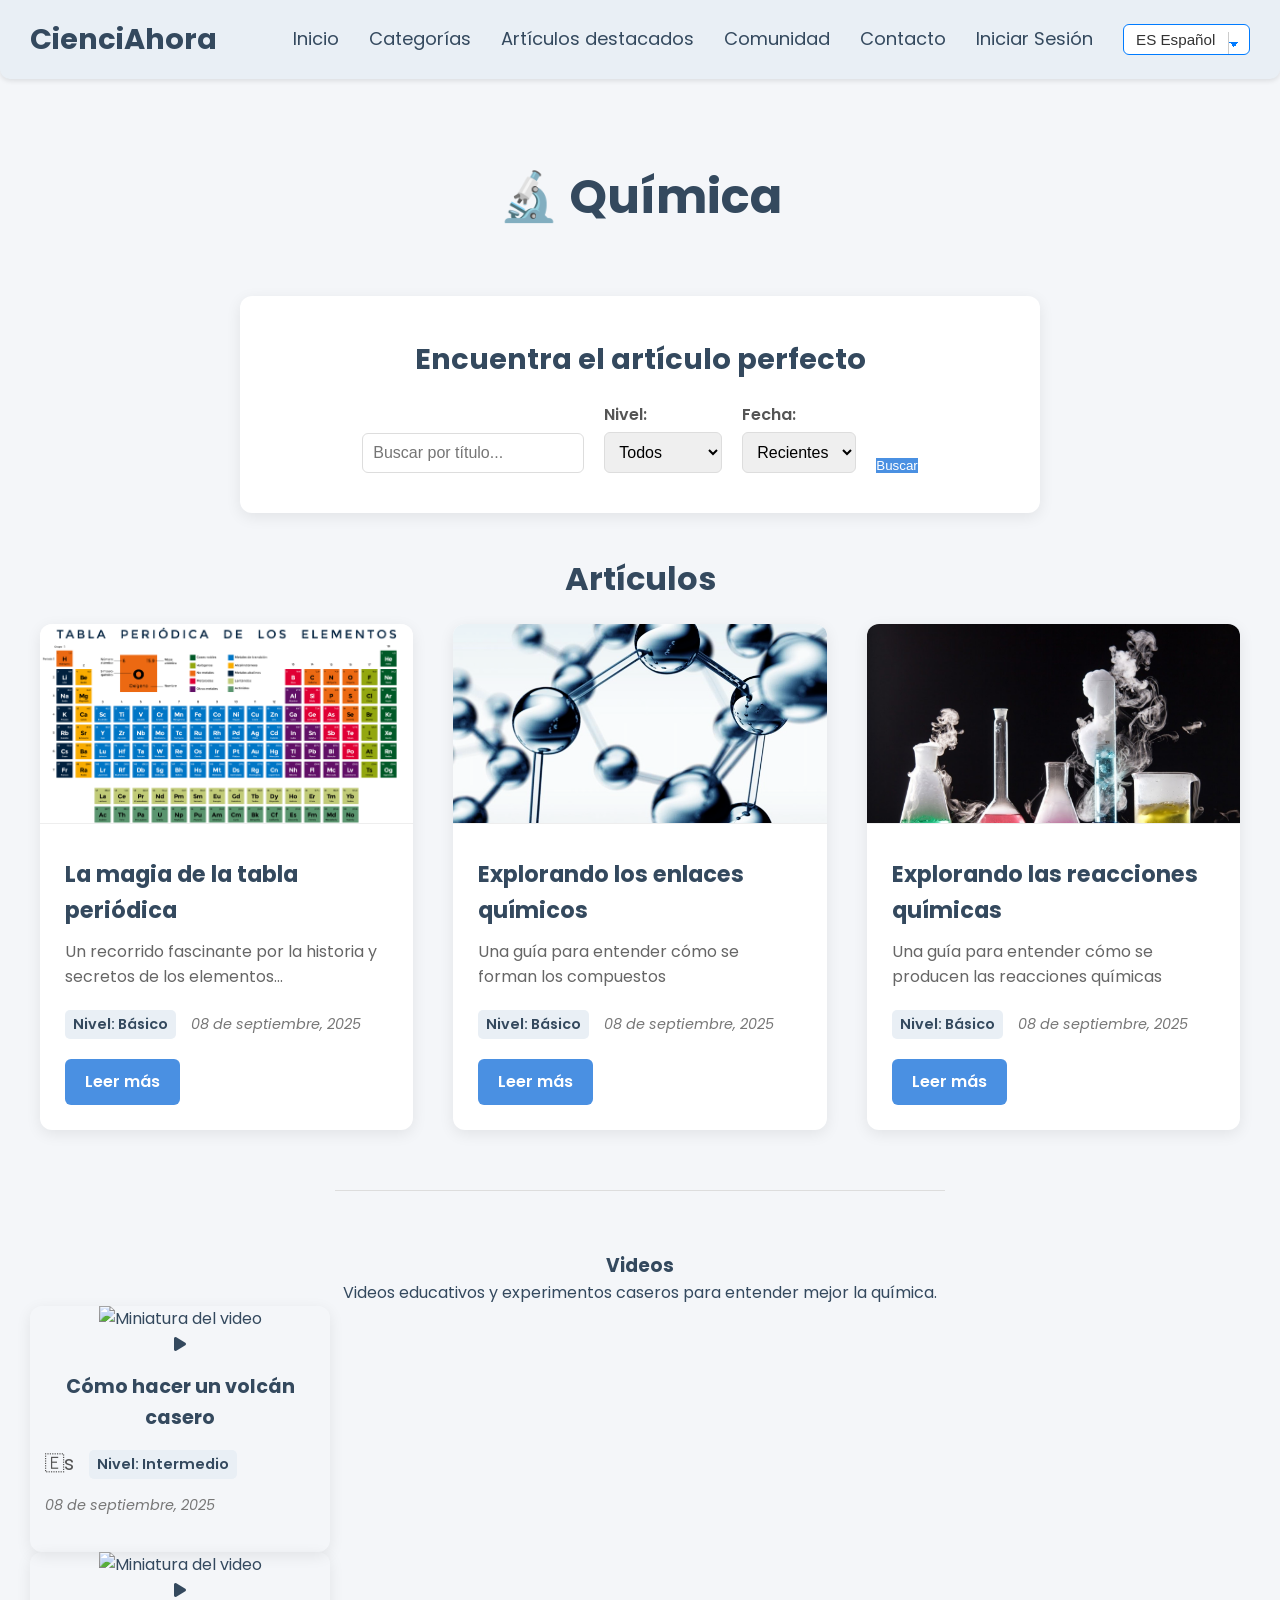
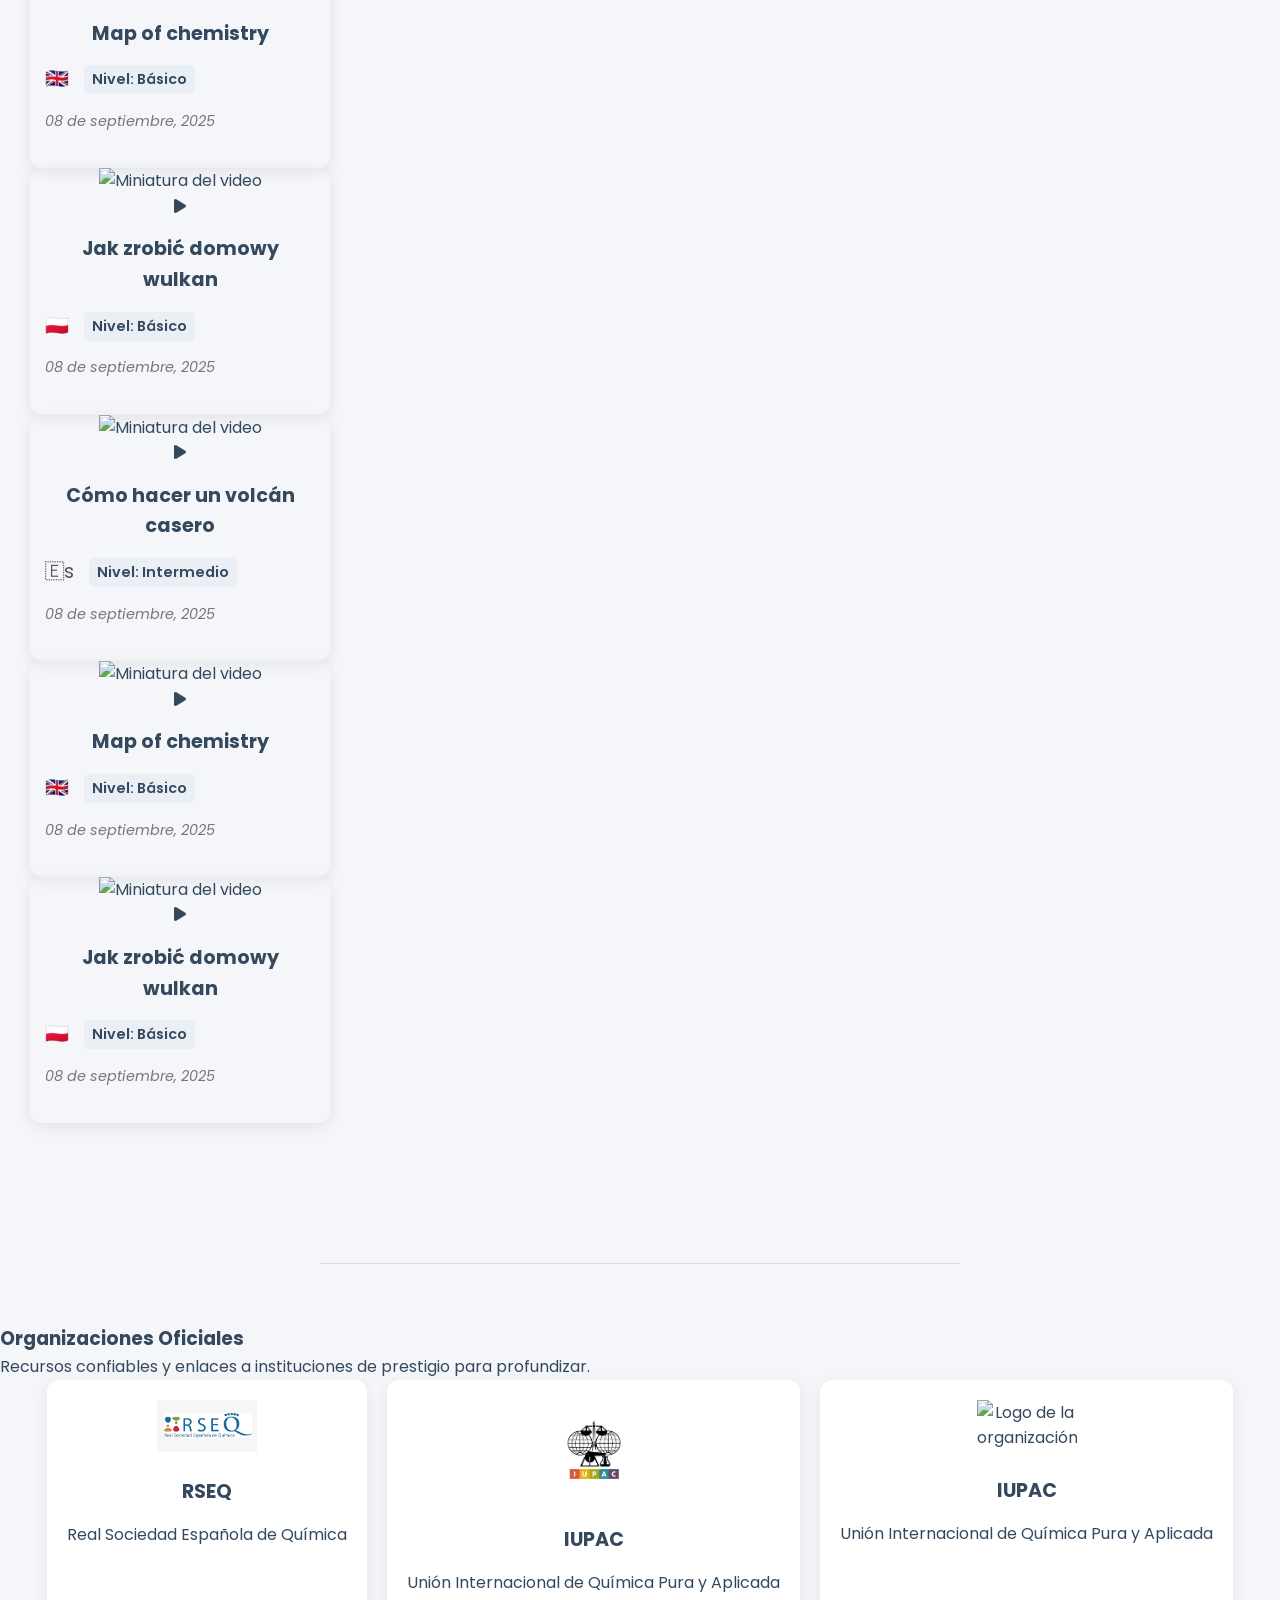
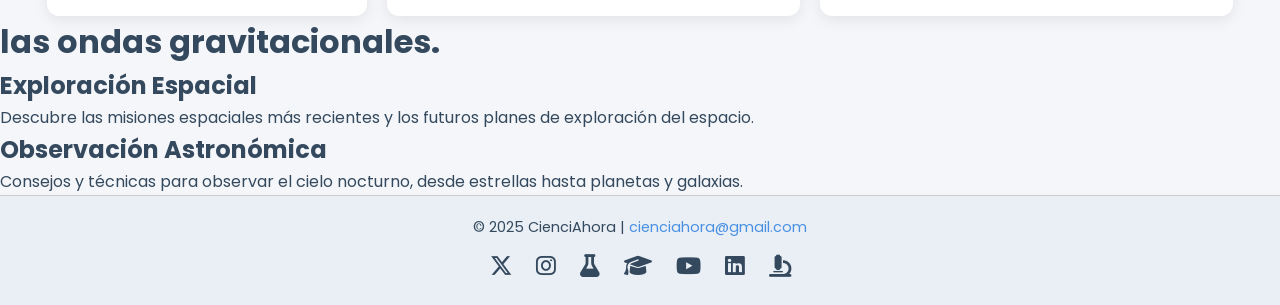
==== astronomia.html @ 4108c9be "Add files via upload" ====
<!DOCTYPE html> 
<html lang="es">   
<head>     
    <meta charset="UTF-8" />     
    <meta name="viewport" content="width=device-width, initial-scale=1.0" />     
    <title>Astronomía - CienciAhora</title>     
    <link rel="stylesheet" href="index.css" />     
    <link rel="stylesheet" href="https://cdnjs.cloudflare.com/ajax/libs/font-awesome/6.5.0/css/all.min.css">
</head> 
<body>  
    <div class="wrapper">
    <header>
            <div class="logo">CienciAhora</div>
            <nav class="underline-nav">
                    <a href="index.html">Inicio</a>
                    <a href="destacados">Categorías</a>
                    <a href="#">Artículos destacados</a>
                    <a href="#">Comunidad</a>
                    <a href="#">Contacto</a>
                    <a href="formulario.html">Iniciar Sesión </a>
                    <ul>
                    <li>
                        <select name="idioma" id="selector-idioma" aria-label="Selector de idioma">
                            <option value="es" selected> ES Español</option>
                            <option value="en"> EN English</option>
                            <option value="fr"> FR Français</option>
                            <option value="de"> DE Deutsch</option>
                            <option value="pl"> PL Polski </option>
                            <option value="ru"> RU Русский</option>
                            <option value="zh"> 中文</option>
                            <option value="ja"> 日本語</option> 
                            <option value="ar"> AR العربية</option>
                        </select>
                    </li>
                    </ul>
            </nav>
        </header>
        <main>
            
            <section class="categoria-seccion" id="quimica">
                <h2>🔬 Química</h2>
                <section class="filtro-articulos">
                    <h3>Encuentra el artículo perfecto</h3>
                    <form id="formulario-buscador">

                        <div class="grupo-filtro">
                            <input type="text" id="filtro-titulo" placeholder="Buscar por título...">
                        </div>
            
                        <div class="grupo-filtro">
                            <label for="filtro-dificultad">Nivel:</label>
                            <select id="filtro-dificultad">
                               <option value="todos" selected>Todos</option>
                               <option value="Básico">Básico</option>
                               <option value="Intermedio">Intermedio</option>
                               <option value="Avanzado">Avanzado</option>
                            </select>
                        </div>
            
                        <div class="grupo-filtro">
                           <label for="filtro-fecha">Fecha:</label>
                           <select id="filtro-fecha">
                              <option value="todos" selected>Recientes</option>
                              <option value="antiguos">Antiguos</option>
                           </select>
                        </div>

                        <button type="submit" class="btn" onclick="buscar()">Buscar</button>

                    </form>
                 </section>

                <div class="articulos-subapartado">
                   <h3>Artículos</h3>
                   <div class="articulos-quimica-contenedor-elementos">
                      <article class="articulo-card-quimica">
                         <img src="Imagenes/tabla_periodica.jpg" alt="Imagen del artículo de Química">
                         <div class="articulo-quimica-contenido">
                            <h4>La magia de la tabla periódica</h4>
                            <p>Un recorrido fascinante por la historia y secretos de los elementos...</p>
                            <div class="meta-data">
                               <span class="dificultad" aria-label="Nivel: Básico">Nivel: Básico</span>
                               <span class="fecha-publicacion" aria-label="Publicado el"> 08 de septiembre, 2025</span>
                            </div>
                            <a href="#" class="btn-leer-mas">Leer más</a>
                         </div>
                      </article>

                      <article class="articulo-card-quimica">
                         <img src="Imagenes/enlaces.png" alt="Imagen del artículo de Química">
                         <div class="articulo-quimica-contenido">
                            <h4>Explorando los enlaces químicos</h4>
                            <p>Una guía para entender cómo se forman los compuestos</p>
                            <div class="meta-data">
                               <span class="dificultad" aria-label="Nivel: Básico">Nivel: Básico</span>
                               <span class="fecha-publicacion" aria-label="Publicado el"> 08 de septiembre, 2025</span>
                            </div>
                            <a href="#" class="btn-leer-mas">Leer más</a>
                         </div>
                      </article>

                      <article class="articulo-card-quimica">
                         <img src="Imagenes/reacciones.png" alt="Imagen del artículo de Química">
                         <div class="articulo-quimica-contenido">
                            <h4>Explorando las reacciones químicas</h4>
                            <p>Una guía para entender cómo se producen las reacciones químicas</p>
                            <div class="meta-data">
                               <span class="dificultad" aria-label="Nivel: Básico">Nivel: Básico</span>
                               <span class="fecha-publicacion" aria-label="Publicado el"> 08 de septiembre, 2025</span>
                            </div>
                            <a href="#" class="btn-leer-mas">Leer más</a>
                         </div>
                      </article>
                    </div>
                </div>
        
            <hr class="separador">

                <div class="videos-quimica-subapartado">
                   <h3>Videos </h3>
                   <p class="videos-quimica-subapartado-descripcion">Videos educativos y experimentos caseros para entender mejor la química.</p>
                   
                   <div class="videos-quimica-contenedor-elementos">
                      <a href="https://youtu.be/PPZfaO3TPf0?si=fBw5qjIPeWaWG8lc" target="_blank" class="video-card">
                         <img src="https://img.youtube.com/vi/PPZfaO3TPf0/hqdefault.jpg" alt="Miniatura del video">
                         <div class="video-quimica-card-overlay">
                            <i class="fas fa-play"></i> 
                         </div>
                         <h4>Cómo hacer un volcán casero</h4>
                         <div class="meta-data">
                            <span class="idioma" aria-label="Idioma: Español">🇪s</span>
                            <span class="dificultad" aria-label="Nivel: Intermedio"> Nivel: Intermedio</span>
                            <span class="fecha-publicacion" aria-label="Publicado el">08 de septiembre, 2025</span>
                         </div>
                      </a>
                   </div>
                
                   <div class="videos-quimica-contenedor-elementos">
                      <a href="https://youtu.be/P3RXtoYCW4M?si=5r80n9njpKbZpGGG" target="_blank" class="video-card">
                         <img src="https://img.youtube.com/vi/P3RXtoYCW4M/hqdefault.jpg" alt="Miniatura del video">
                         <div class="video-quimica-card-overlay">
                            <i class="fas fa-play"></i> 
                         </div>
                         <h4>Map of chemistry</h4>
                         <div class="meta-data">
                            <span class="idioma" aria-label="Idioma: Inglés">🇬🇧</span>
                            <span class="dificultad" aria-label="Nivel: Básico">Nivel: Básico</span>
                            <span class="fecha-publicacion" aria-label="Publicado el">08 de septiembre, 2025</span>
                         </div>
                       </a>
                   </div>

                   <div class="videos-quimica-contenedor-elementos">
                      <a href="https://youtu.be/PPZfaO3TPf0?si=fBw5qjIPeWaWG8lc" target="_blank" class="video-card">
                         <img src="https://img.youtube.com/vi/PPZfaO3TPf0/hqdefault.jpg" alt="Miniatura del video">
                         <div class="video-quimica-card-overlay">
                            <i class="fas fa-play"></i> 
                         </div>
                         <h4>Jak zrobić domowy wulkan</h4>
                         <div class="meta-data">
                            <span class="idioma" aria-label="Idioma: Polaco">🇵🇱</span>
                            <span class="dificultad" aria-label="Nivel: Básico">Nivel: Básico</span>
                            <span class="fecha-publicacion" aria-label="Publicado el">08 de septiembre, 2025</span>
                         </div>
                      </a>
                   </div>
                </div>

                <div class="videos-quimica-contenedor-elementos">
                      <a href="https://youtu.be/PPZfaO3TPf0?si=fBw5qjIPeWaWG8lc" target="_blank" class="video-card">
                         <img src="https://img.youtube.com/vi/PPZfaO3TPf0/hqdefault.jpg" alt="Miniatura del video">
                         <div class="video-quimica-card-overlay">
                            <i class="fas fa-play"></i> 
                         </div>
                         <h4>Cómo hacer un volcán casero</h4>
                         <div class="meta-data">
                            <span class="idioma" aria-label="Idioma: Español">🇪s</span>
                            <span class="dificultad" aria-label="Nivel: Intermedio"> Nivel: Intermedio</span>
                            <span class="fecha-publicacion" aria-label="Publicado el">08 de septiembre, 2025</span>
                         </div>
                      </a>
                   </div>
                
                   <div class="videos-quimica-contenedor-elementos">
                      <a href="https://youtu.be/P3RXtoYCW4M?si=5r80n9njpKbZpGGG" target="_blank" class="video-card">
                         <img src="https://img.youtube.com/vi/P3RXtoYCW4M/hqdefault.jpg" alt="Miniatura del video">
                         <div class="video-quimica-card-overlay">
                            <i class="fas fa-play"></i> 
                         </div>
                         <h4>Map of chemistry</h4>
                         <div class="meta-data">
                            <span class="idioma" aria-label="Idioma: Inglés">🇬🇧</span>
                            <span class="dificultad" aria-label="Nivel: Básico">Nivel: Básico</span>
                            <span class="fecha-publicacion" aria-label="Publicado el">08 de septiembre, 2025</span>
                         </div>
                       </a>
                   </div>

                   <div class="videos-quimica-contenedor-elementos">
                      <a href="https://youtu.be/PPZfaO3TPf0?si=fBw5qjIPeWaWG8lc" target="_blank" class="video-card">
                         <img src="https://img.youtube.com/vi/PPZfaO3TPf0/hqdefault.jpg" alt="Miniatura del video">
                         <div class="video-quimica-card-overlay">
                            <i class="fas fa-play"></i> 
                         </div>
                         <h4>Jak zrobić domowy wulkan</h4>
                         <div class="meta-data">
                            <span class="idioma" aria-label="Idioma: Polaco">🇵🇱</span>
                            <span class="dificultad" aria-label="Nivel: Básico">Nivel: Básico</span>
                            <span class="fecha-publicacion" aria-label="Publicado el">08 de septiembre, 2025</span>
                         </div>
                      </a>
                   </div>
                </div>
        
            <hr class="separador">

                <div class="organizaciones-subapartado">
                   <h3>Organizaciones Oficiales</h3>
                   <p class="subapartado-descripcion">Recursos confiables y enlaces a instituciones de prestigio para profundizar.</p>
                   <div class="contenedor-banners">
                   
                    <a href="https://www.rseq.org/" target="_blank" class="banner-card">
                      <img src="Imagenes/rseq.jpg" alt="Logo de la Real Sociedad Española de Química">
                      <h4>RSEQ</h4>
                      <p>Real Sociedad Española de Química</p>
                   </a>
                   <a href="https://www.iupac.org/" target="_blank" class="banner-card">
                      <img src="Imagenes/iupsv.png" alt="Logo de la organización">
                      <h4>IUPAC</h4>
                      <p>Unión Internacional de Química Pura y Aplicada</p>
                   </a>

                   <a href="https://www.iupac.org/" target="_blank" class="banner-card">
                      <img src="Imagenes/" alt="Logo de la organización">
                      <h4>IUPAC</h4>
                      <p>Unión Internacional de Química Pura y Aplicada</p>
                   </a>


                </div>
            </section>
        </main>
    <h1>las ondas gravitacionales.</h1> 
             </p>
                </article>
                <article>
                    <h2>Exploración Espacial</h2>
                    <p>Descubre las misiones espaciales más recientes y los futuros planes de exploración del espacio.</p>
                </article>
                <article>
                    <h2>Observación Astronómica</h2>
                    <p>Consejos y técnicas para observar el cielo nocturno, desde estrellas hasta planetas y galaxias.</p>
                </article>
            </section>
    <footer>
            <p>&copy; 2025 CienciAhora | 
                <a href="mailto:materia.ciencia@gmail.com">cienciahora@gmail.com</a>
            </p>
            <div class="social-icons">
                <a href="https://twitter.com" target="_blank" aria-label="Twitter"><i class="fab fa-x-twitter"></i></a>
                <a href="https://www.instagram.com" target="_blank" aria-label="Instagram"><i class="fab fa-instagram"></i></a>
                <a href="https://www.researchgate.net" target="_blank" aria-label="ResearchGate"><i class="fas fa-flask"></i></a>
                <a href="https://scholar.google.com" target="_blank" aria-label="Google Scholar"><i class="fas fa-graduation-cap"></i></a>
                <a href="https://www.youtube.com" target="_blank" aria-label="YouTube"><i class="fab fa-youtube"></i></a>
                <a href="https://www.linkedin.com" target="_blank" aria-label="LinkedIn"><i class="fab fa-linkedin"></i></a>
                <a href="www.agenciasinc.es" target="_blank" aria-label="Agencia SINC"><i class="fas fa-microscope"></i></a>
            </div>
    </footer>
    </div>
</body>
</html>
---- index.css ----
/* =================================== */
/* Estilos Base y Variables            */
/* =================================== */
@import url('https://fonts.googleapis.com/css2?family=Poppins:wght@300;400;600&display=swap');

:root {
    --color-principal: #34495e; /* Azul oscuro suave */
    --color-secundario: #4a90e2; /* Azul brillante */
    --color-acento: #ff6b6b; /* Un rojo anaranjado */
    --color-fondo-claro: #f4f6f9; /* Un gris muy claro */
    --color-fondo-medio: #e9eff5; /* Un gris un poco más oscuro */
    --color-tarjeta: #ffffff;
    --sombra-tarjeta: 0 4px 15px rgba(0, 0, 0, 0.08); /* Sombra más suave */
    --sombra-hover: 0 8px 25px rgba(0, 0, 0, 0.15); /* Sombra al pasar el ratón */
}

* {
    margin: 0;
    padding: 0;
    box-sizing: border-box;
}

body {
    font-family: 'Poppins', sans-serif;
    line-height: 1.6;
    background-color: var(--color-fondo-claro);
    color: var(--color-principal);
}

.wrapper {
    min-height: 100vh;
    display: flex;
    flex-direction: column;
}

main {
     flex: 1;
}




/* =================================== */
/* Componentes del Header              */
/* =================================== */
header {
    display: flex;
    justify-content: space-between;
    align-items: center;
    padding: 15px 30px;
    position: sticky;
    top: 0;
    width: 100%;
    z-index: 1000;
    background-color: var(--color-fondo-medio);
    box-shadow: 0 2px 5px rgba(0, 0, 0, 0.1);
    border-radius: 0 0 10px 10px;
}

.logo {
    font-size: 1.8rem;
    font-weight: bold;
    color: var(--color-principal);
}

nav ul {
    list-style: none;
    display: flex;
    gap: 20px;
    align-items: center;
    padding: 0;
    margin: 0;
}
.underline-nav {
    display: flex;
    gap: 30px;
}

.underline-nav a {
    position: relative;
    color: var(--color-principal);
    text-decoration: none;
    font-size: 18px;
    padding: 10px 0;
    transition: .5s ease;
}

.underline-nav a:hover {
    color: var(--color-acento);
}

.underline-nav a::after {
    content: '';
    position: absolute;
    bottom: 0;
    left: 0;
    width: 0;
    height: 3px;
    display: block;
    margin-top: 5px;
    background: var(--color-acento);
    transition: width .3s ease;
}
.underline-nav a:hover::after {
    width: 100%;
}

/* Selector de idioma */
nav ul li select {
  padding: 6px 30px 6px 12px; /* Aumentar el padding derecho */
  font-size: 0.95rem;
  border-radius: 6px;
  border: 1.5px solid #007bff;
  background-color: white;
  cursor: pointer;
  transition: border-color 0.3s ease;
  font-family: 'Segoe UI', Tahoma, Geneva, Verdana, sans-serif;
  color: #333;
  appearance: none; /* Quitar el estilo por defecto en navegadores modernos */
  background-image:
    linear-gradient(45deg, transparent 50%, #007bff 50%),
    linear-gradient(135deg, #007bff 50%, transparent 50%),
    linear-gradient(to right, #ccc, #ccc);
  background-position:
    calc(100% - 15px) calc(1em + 2px), /* Ajustar posición X */
    calc(100% - 10px) calc(1em + 2px), /* Ajustar posición X */
    calc(100% - 20px) 0.5em; /* Ajustar posición X */
  background-size: 5px 5px, 5px 5px, 1px 1.5em;
  background-repeat: no-repeat;
}

/* Cambiar borde al enfocar */
nav ul li select:focus {
  outline: none;
  border-color: #0056b3;
}

/* =================================== */
/* Sección Hero y Buscador             */
/* =================================== */
.hero {
    text-align: center;
    padding: 80px 20px 50px;
    background-color: var(--color-tarjeta);
}

.hero-img {
    max-width: 100%;
    height: auto;
    border-radius: 8px;
    margin-bottom: 20px;
}

#titulo {
    font-size: 2.5rem;
    margin-bottom: 20px;
}

#subtitulo {
    font-size: 1.2rem;
    margin-bottom: 30px;
    max-width: 600px;
    margin: 0 auto 30px;
}

.buscador-hero {
    display: flex;
    justify-content: center;
    gap: 10px;
}

.buscador-hero input,
.buscador-hero button {
    height: 40px;
    font-size: 1rem;
    padding: 0 15px;
    border-radius: 5px;
    border: 1px solid #ccc;
}

.buscador-hero input {
    width: 400px;
}

.btn {
    cursor: pointer;
    background-color: var(--color-secundario);
    color: white;
    border: none;
    transition: background-color 0.3s ease;
}

.btn:hover {
    background-color: #0056b3;
    transform: scale(1.05); /* Esto ya estaba, lo dejo aquí para agrupar */
    box-shadow: var(--sombra-hover);
}

/* Buscador flotante (para el HTML mejorado) */
#buscador-flotante {
    position: fixed;
    top: -60px; /* Oculto por defecto */
    left: 50%;
    transform: translateX(-50%);
    z-index: 1000;
    padding: 10px;
    background-color: white;
    box-shadow: 0 2px 10px rgba(0, 0, 0, 0.1);
    border-radius: 0 0 10px 10px;
    transition: top 0.3s ease-in-out;
    display: flex;
    gap: 10px;
    align-items: center;
}

#buscador-flotante.activo {
    top: 0; /* Visible */
}

#buscador-flotante input,
#buscador-flotante button {
    height: 40px;
    font-size: 1rem;
    border-radius: 5px;
    border: 1px solid #ccc;
}

#buscador-flotante input {
    width: 200px;
    padding: 0 10px;
    box-sizing: border-box;
}

#buscador-flotante button {
    width: 120px;
    cursor: pointer;
    background-color: var(--color-secundario);
    color: white;
    border: none;
    transition: background-color 0.3s ease;
}

#buscador-flotante button:hover {
    background-color: #0056b3;
    transform: scale(1.05);
    box-shadow: var(--sombra-hover);
}

/* Estilos para la sección de estadísticas (index.css) */
.estadisticas {
    display: flex;
    justify-content: space-around;
    padding: 30px 20px;
    background-color: var(--color-fondo-medio);
    border-radius: 10px;
    margin: 20px auto;
    max-width: 1000px;
    box-shadow: var(--sombra-tarjeta);
}

.contador-item {
    text-align: center;
}

.contador-item h3 {
    font-size: 1.2rem;
    color: var(--color-secundario);
    margin-bottom: 5px;
}

.contador-item p {
    font-size: 2.5rem;
    font-weight: bold;
    color: var(--color-principal);
}
/* =================================== */
/* Sección de Destacados               */
/* =================================== */
.destacados {
    padding: 60px 30px;
    background-color: var(--color-fondo-medio);
    text-align: center;
}

.destacados h3 {
    font-size: 2rem;
    margin-bottom: 40px;
}

.cards {
    display: flex;
    flex-wrap: wrap;
    gap: 30px;
    justify-content: center;
}

.card {
    background-color: var(--color-tarjeta);
    padding: 20px;
    width: 300px;
    border-radius: 10px;
    box-shadow: var(--sombra-tarjeta);
    transition: transform 0.3s ease, box-shadow 0.3s ease;
}

.card img {
    width: 100%;
    height: auto;
    border-radius: 6px;
    margin-bottom: 10px;
}

.card:hover {
    transform: scale(1.05);
    box-shadow: var(--sombra-hover);
}
/* Estilos para la sección de artículos */
.articulos-recientes {
    padding: 80px 30px;
    background-color: var(--color-fondo-claro);
    text-align: center;
}

.articulos-recientes h2 {
    font-size: 2rem;
    margin-bottom: 50px;
    color: var(--color-principal);
}

.contenedor-articulos {
    display: grid;
    grid-template-columns: repeat(auto-fit, minmax(300px, 1fr));
    gap: 40px;
    justify-content: center;
}

.articulo-card {
    background-color: var(--color-tarjeta);
    border-radius: 12px;
    box-shadow: var(--sombra-tarjeta);
    overflow: hidden; /* Oculta cualquier parte de la imagen que sobresalga */
    transition: transform 0.3s ease, box-shadow 0.3s ease;
}

.articulo-card:hover {
    transform: translateY(-8px);
    box-shadow: var(--sombra-hover);
}

.articulo-card img {
    width: 100%;
    height: 200px; /* Tamaño fijo para la imagen */
    object-fit: cover; /* Recorta la imagen para que se ajuste sin distorsionarse */
    border-bottom: 1px solid #eee;
}

.articulo-contenido {
    padding: 25px;
    text-align: left;
}

.articulo-contenido h4 {
    font-size: 1.2rem;
    margin-bottom: 10px;
    color: var(--color-principal)
}

.articulo-contenido p {
    font-size: 1rem;
    color: #666;
    margin-bottom: 20px;
}

.fecha {
    display: block;
    font-size: 1rem;
    color: #999;
    margin-bottom: 10px;
}
.btn-leer-mas {
    display: inline-block;
    padding: 10px 20px;
    background-color: var(--color-secundario);
    color: white;
    text-decoration: none;
    border-radius: 6px;
    font-weight: 600;
    transition: background-color 0.3s ease;
}
.btn-leer-mas:hover {
    background-color: #3b74c2;
}

/*PARTE DE COLABORADORES*/

.colaboradores-futuros {
    padding: 60px 30px;
    text-align: center;
}

.colaboradores-futuros h3 {
    font-size: 2rem;
    margin-bottom: 10px;
}

.colaboradores-futuros p {
    font-size: 1.1rem;
    margin-bottom: 40px;
    color: #555;
}

.contenedor-colaboradores {
    display: flex;
    flex-wrap: wrap;
    justify-content: center;
    gap: 30px;
}

.colaborador-card {
    background-color: var(--color-tarjeta);
    padding: 20px;
    width: 250px;
    border-radius: 10px;
    box-shadow: var(--sombra-tarjeta);
    overflow: hidden; /* Oculta cualquier parte de la imagen que sobresalga */
    transition: transform 0.3s ease, box-shadow 0.3s ease;
}

.colaborador-card img {
    width: 120px;
    height: 120px;
    border-radius: 50%; /* Para una foto de perfil redonda */
    object-fit: cover;
    margin-bottom: 15px;
}
.colaborador-card:hover {
    transform: translateY(-5px);
    box-shadow: 0 10px 20px rgba(0, 0, 0, 0.1);
}

/* =================================== */
/* Pie de Página (Footer)              */
/* =================================== */
footer {
    text-align: center;
    padding: 20px;
    font-size: 0.9rem;
    background-color: var(--color-fondo-medio);
    border-top: 1px solid #ccc;
    margin-top: auto; /* Empuja el footer hacia abajo */
    z-index: 500;
}

footer a {
    color: var(--color-secundario);
    text-decoration: none;
}

footer a:hover {
    text-decoration: underline;
}

.social-icons {
    margin-top: 10px;
}

.social-icons a {
    margin: 0 10px;
    font-size: 1.4rem;
    color: var(--color-principal);
    transition: color 0.3s;
}

.social-icons a:hover {
    color: var(--color-acento);
}

/* =================================== */
/* Estilos Responsive                  */
/* =================================== */
@media (max-width: 768px) {
    header {
        flex-direction: column;
        text-align: center;
    }
    nav ul {
        flex-direction: column;
        gap: 10px;
        margin-top: 10px;
    }
    .cards {
        flex-direction: column;
        align-items: center;
    }
    .buscador-hero input {
        width: 100%; /* Ajusta el ancho para móviles */
    }
}

/* =================================== */
/* Estilos de las Secciones de Química */
/* =================================== */

.categoria-seccion {
    padding: 80px 30px;
    background-color: var(--color-fondo-claro);
    text-align: center;
}

/* =================================== */
/* Estilos para el Filtro de Artículos */
/* =================================== */
.filtro-articulos {
    padding: 40px 30px;
    background-color: var(--color-tarjeta);
    box-shadow: var(--sombra-tarjeta);
    border-radius: 12px;
    margin: 40px auto;
    max-width: 800px;
    text-align: center;
}

.filtro-articulos h3 {
    font-size: 1.8rem;
    margin-bottom: 20px;
    color: var(--color-principal);
}

#formulario-buscador {
    display: flex;
    flex-wrap: wrap;
    justify-content: center;
    align-items: flex-end; /* Alinea los elementos en la base */
    gap: 20px;
}

.grupo-filtro {
    display: flex;
    flex-direction: column;
    align-items: flex-start;
}

.grupo-filtro label {
    font-weight: 600;
    color: #555;
    margin-bottom: 5px;
}

.filtro-articulos input,
.filtro-articulos select {
    padding: 10px;
    border: 1px solid #ddd;
    border-radius: 6px;
    font-size: 1rem;
    transition: border-color 0.3s ease;
}

.filtro-articulos input:focus,
.filtro-articulos select:focus {
    outline: none;
    border-color: var(--color-secundario);
}

.filtro-articulos button {
    margin-top: auto; /* Empuja el botón hacia la parte inferior para alinearlo */
}

@media (max-width: 600px) {
    #formulario-buscador {
        flex-direction: column;
        align-items: stretch;
    }
}
.categoria-seccion h2 {
    font-size: 3rem;
    margin-bottom: 60px;
    color: var(--color-principal);
}

.articulos-subapartado {
    margin-bottom: 50px;
}

.articulos-subapartado h3 {
    font-size: 2rem;
    color: var(--color-principal);
    margin-bottom: 20px;
}

.articulos-subapartado .articulos-subapartado-descripcion {
    font-size: 1.1rem;
    color: #666;
    max-width: 800px;
    margin: 0 auto 40px;
}

.separador {
    border: 0;
    height: 1px;
    background-color: #ddd;
    margin: 60px auto;
    width: 50%;
}
.articulo-card-quimica {
    background-color: var(--color-tarjeta);
    border-radius: 12px;
    box-shadow: var(--sombra-tarjeta);
    overflow: hidden;
    transition: transform 0.3s ease, box-shadow 0.3s ease;
    text-decoration: none;
    color: var(--color-principal);
}

.articulo-card-quimica:hover {
    transform: translateY(-8px);
    box-shadow: var(--sombra-hover);
}

.articulo-card-quimica img {
    width: 100%;
    height: 200px;
    object-fit: cover;
    border-bottom: 1px solid #eee;
}

.articulo-quimica-contenido {
    padding: 25px;
    text-align: left;
}

.articulo-quimica-contenido h4 {
    font-size: 1.4rem;
    margin-bottom: 10px;
}

.articulo-quimica-contenido p {
    font-size: 1rem;
    color: #666;
    margin-bottom: 20px;
}

.fecha {
    display: block;
    font-size: 0.8rem;
    color: #999;
    margin-bottom: 10px;
}

.btn-leer-mas {
    display: inline-block;
    padding: 10px 20px;
    background-color: var(--color-secundario);
    color: white;
    text-decoration: none;
    border-radius: 6px;
    font-weight: 600;
    transition: background-color 0.3s ease;
}

.btn-leer-mas:hover {
    background-color: #3b74c2;
}
.articulos-quimica-contenedor-elementos {
    display: grid;
    grid-template-columns: repeat(auto-fill, minmax(300px, 1fr));
    gap: 40px;
    justify-items: center;
    margin: 0 auto;
    max-width: 1200px;
}

/* =================================== */
/* Estilos para Tarjetas de Videos     */
/* =================================== */
.video-card {
    position: relative;
    display: block;
    width: 300px;
    border-radius: 12px;
    overflow: hidden;
    box-shadow: var(--sombra-tarjeta);
    transition: transform 0.3s ease, box-shadow 0.3s ease;
    text-decoration: none;
    color: var(--color-principal);
}

.video-card:hover {
    transform: translateY(-8px);
    box-shadow: var(--sombra-hover);
}

.video-card img {
    width: 100%;
    height: 200px;
    object-fit: cover;
}

.video-card-overlay {
    position: absolute;
    top: 0;
    left: 0;
    width: 100%;
    height: 100%;
    background-color: rgba(0, 0, 0, 0.4);
    display: flex;
    justify-content: center;
    align-items: center;
    opacity: 0;
    transition: opacity 0.3s ease;
}

.video-card:hover .video-card-overlay {
    opacity: 1;
}

.video-card-overlay i {
    font-size: 3rem;
    color: white;
}

.video-card h4 {
    padding: 15px;
    font-size: 1.2rem;
}

/* =================================== */
/* Estilos para Banners de Organizaciones */
/* =================================== */

.contenedor-banners {
    display: flex; /* Mantenemos flexbox para los banners */
    flex-wrap: wrap;
    justify-content: center;
    gap: 20px;
}
.banner-card {
    display: flex;
    flex-direction: column;
    align-items: center;
    padding: 20px;
    background-color: var(--color-tarjeta);
    border-radius: 12px;
    box-shadow: var(--sombra-tarjeta);
    text-align: center;
    text-decoration: none;
    color: var(--color-principal);
    transition: transform 0.3s ease, box-shadow 0.3s ease;
}

.banner-card:hover {
    transform: translateY(-5px);
    box-shadow: var(--sombra-hover);
}

.banner-card img {
    width: 100px;
    height: auto;
    margin-bottom: 10px;
}

.banner-card h4 {
    font-size: 1.2rem;
    padding: 15px;
}


/* =================================== */
/* Estilos para los Metadatos */
/* =================================== */

.meta-data {
    display: flex;
    flex-wrap: wrap;
    align-items: center;
    gap: 15px; /* Espacio entre los elementos de los metadatos */
    margin-bottom: 20px;
    font-size: 0.9rem;
    color: #555;
}

.idioma {
    font-size: 1.2rem;
}

.dificultad {
    padding: 3px 8px;
    background-color: #e9eff5;
    border-radius: 5px;
    color: var(--color-principal);
    font-weight: 600;
}

.fecha-publicacion {
    font-style: italic;
    color: #777;
}

/* Puedes añadir más estilos si quieres que cada nivel de dificultad tenga un color diferente */
/* Por ejemplo: */
.dificultad.basico {
    background-color: #d1f7e0; /* Verde suave */
}

.dificultad.intermedio {
    background-color: #f7e9d1; /* Naranja suave */
}

.dificultad.avanzado {
    background-color: #f7d1d1; /* Rojo suave */
}

/* Actualiza el CSS de la tarjeta de video para que coincida */
.video-card .meta-data {
    padding: 0 15px 15px; /* Relleno para que no se pegue al borde */
}



/* Estilos para el Formulario de Inicio de Sesión y Registro */
.form-main {
    margin: 0;
    padding: 0;
    display: flex;
    align-items: center; 
    justify-content: center; 
    flex-direction: column;
    min-height: 100vh; 
}

.formulario-container {
    background-color: #fff; 
    border-radius: 30px;
    box-shadow: 0 5px 15px rgba(0,0,0,0.35);
    position: relative; 
    overflow: hidden; 
    width: 768px; 
    max-width: 100%;
    min-height: 480px;
}

.formulario-container p{
    font-size: 12px; 
    line-height: 20px; 
    letter-spacing: 0.3px; 
    margin: 20px 0; 
}

.formulario-container span{
    font-size: 12px;
}

.formulario-container a{
    color: #333;
    font-size: 13px;
    text-decoration: none; 
    margin: 15px 0 10px; 
}

.formulario-container button{
    background-color: #512da8;
    color: #fff; 
    font-size: 12px;
    padding: 10px 45px; 
    border: 1px solid transparent; 
    border-radius: 8px; 
    font-weight: 600;
    letter-spacing: 0.5px;
    text-transform: uppercase;
    margin-top: 10px;
    cursor: pointer;
}

.formulario-container button.hidden{
    background-color: transparent;
    border-color: #fff;
}

.formulario-container form{
    background-color: #fff;
    display: flex; 
    align-items: center;
    justify-content: center;
    flex-direction: column;
    padding: 0 40px;
    height: 100%;
}

.formulario-container input{
    background-color: #eee;
    border: none; 
    margin: 8px 0; 
    padding: 10px 15px;
    font-size: 13px;
    border-radius: 8px; 
    width: 100%;
    outline: none; 
}

.form-container{
    position: absolute;
    top: 0;
    height: 100%;
    transition: all 0.6s ease-in-out; 
}

.sign-in{
   left: 0; 
    width: 50%;
}

.formulario-container.active .sign-in{
    transform: translateX(100%);
}


.sign-up{
    left: 0; 
    width: 50%;
    opacity: 0;
    z-index: 1;
}

.formulario-container.active .sign-up{
    transform: translateX(100%);
    opacity: 1;
    z-index: 5;
    animation: move 0.6s;
}

@keyframes move{
    0%, 49.99%{
        opacity: 0;
        z-index: 1;
    }
    50%, 100%{
        opacity: 1;
        z-index: 5;
    }
}

.social-icons-formulario{
    margin: 20px 0;
}

.social-icons-formulario a{
    border: 1px solid #ccc;
    border-radius: 20%;
    display: inline-flex;
    justify-content: center; 
    align-items: center; 
    margin: 0 3px; 
    width: 40px;
    height: 40px;
}

.toggle-container-formulario{
    position: absolute; 
    top: 0;
    left: 50%;
    width: 50%; 
    height: 100%; 
    overflow: hidden; 
    transition: all 0.6s ease-in-out; 
    border-radius: 150px 0 0 100px;
    z-index: 1000;
}

.formulario-container.active .toggle-container-formulario{
    transform: translateX(-100%);
    border-radius: 0 150px 100px 0;
}

.toggle{
    background-color: #512da8;
    height: 100%;
    background-color: linear-gradient(to right, #5c6bc0, #512da8);
    color: #fff;
    position: relative; 
    left: -100%; 
    height: 100%; 
    width: 200%;
    transform: translateX(0);
    transition: all 0.6s ease-in-out;
}

.formulario-container.active .toggle{
    transform: translateX(50%);
}

.toggle-panel{
    position: absolute; 
    width: 50%;
    height: 100%;
    display: flex; 
    align-items: center;
    justify-content: center;
    flex-direction: column;
    padding: 0 30px;
    text-align: center; 
    top: 0; 
    transform: translateX(0);
    transition: all 0.6s ease-in-out;
}

.toggle-left{
    transform: translateX(-200%);
}

.formulario-container.active .toggle-left{
    transform: translateX(0);
}

.toggle-right{
    right: 0;
    transform: translateX(0);
}

.formulario-container.active .toggle-right{
    transform: translateX(200%);
}
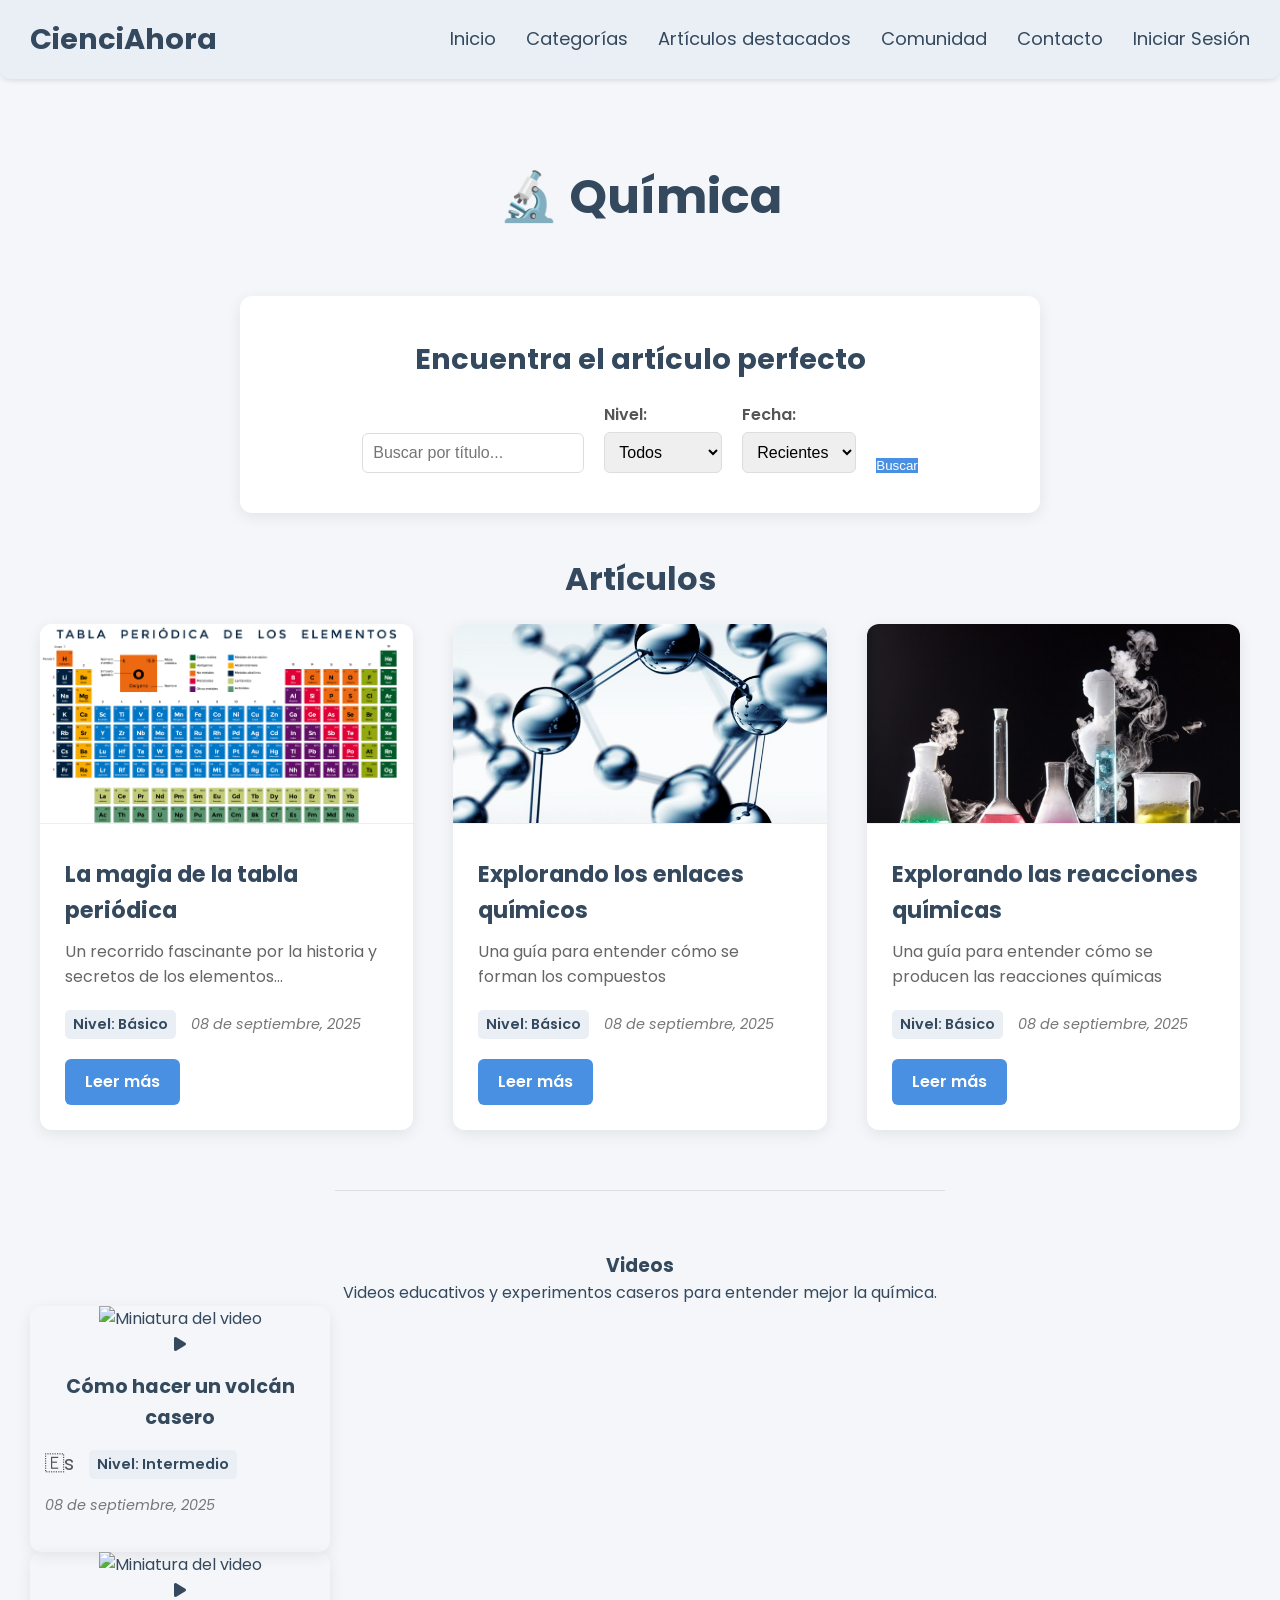
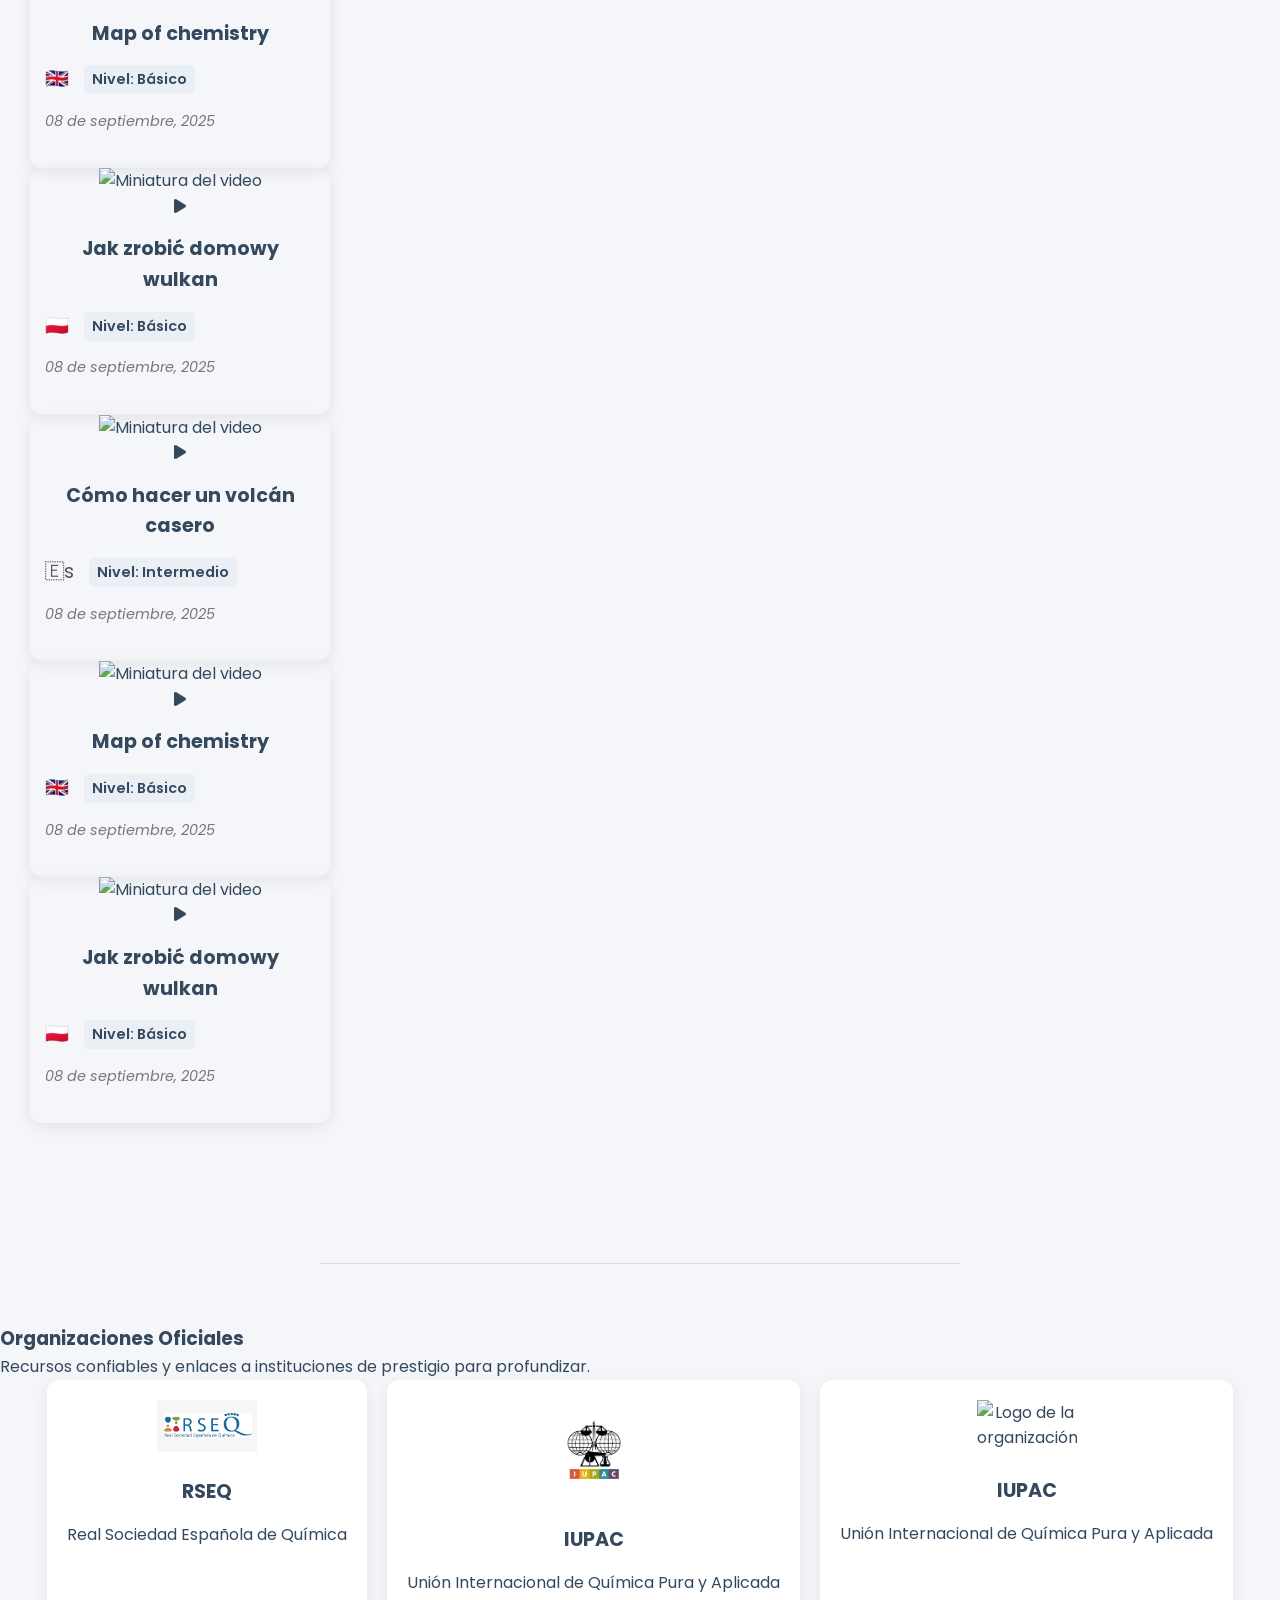
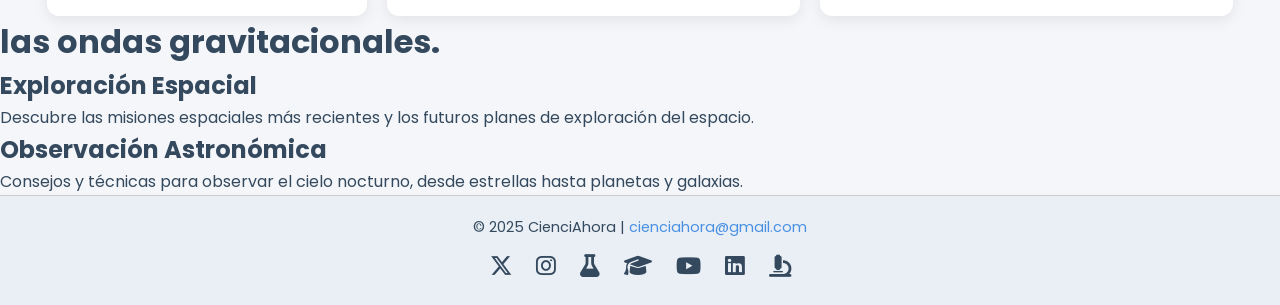
==== commit 1929bf30: "Remove language selector from multiple HTML files and integrate Elfsight Website Translator for auto" ====
--- a/astronomia.html
+++ b/astronomia.html
@@ -18,21 +18,6 @@
                     <a href="#">Comunidad</a>
                     <a href="#">Contacto</a>
                     <a href="formulario.html">Iniciar Sesión </a>
-                    <ul>
-                    <li>
-                        <select name="idioma" id="selector-idioma" aria-label="Selector de idioma">
-                            <option value="es" selected> ES Español</option>
-                            <option value="en"> EN English</option>
-                            <option value="fr"> FR Français</option>
-                            <option value="de"> DE Deutsch</option>
-                            <option value="pl"> PL Polski </option>
-                            <option value="ru"> RU Русский</option>
-                            <option value="zh"> 中文</option>
-                            <option value="ja"> 日本語</option> 
-                            <option value="ar"> AR العربية</option>
-                        </select>
-                    </li>
-                    </ul>
             </nav>
         </header>
         <main>
@@ -267,5 +252,9 @@
             </div>
     </footer>
     </div>
+    <!-- Elfsight Website Translator -->
+    <script src="https://elfsightcdn.com/platform.js\" async></script>
+    <div class="elfsight-app-b206deca-e1e9-44f9-90a4-9359039894a0\" data-elfsight-app-lazy></div>
 </body>
-</html>+
+</html>
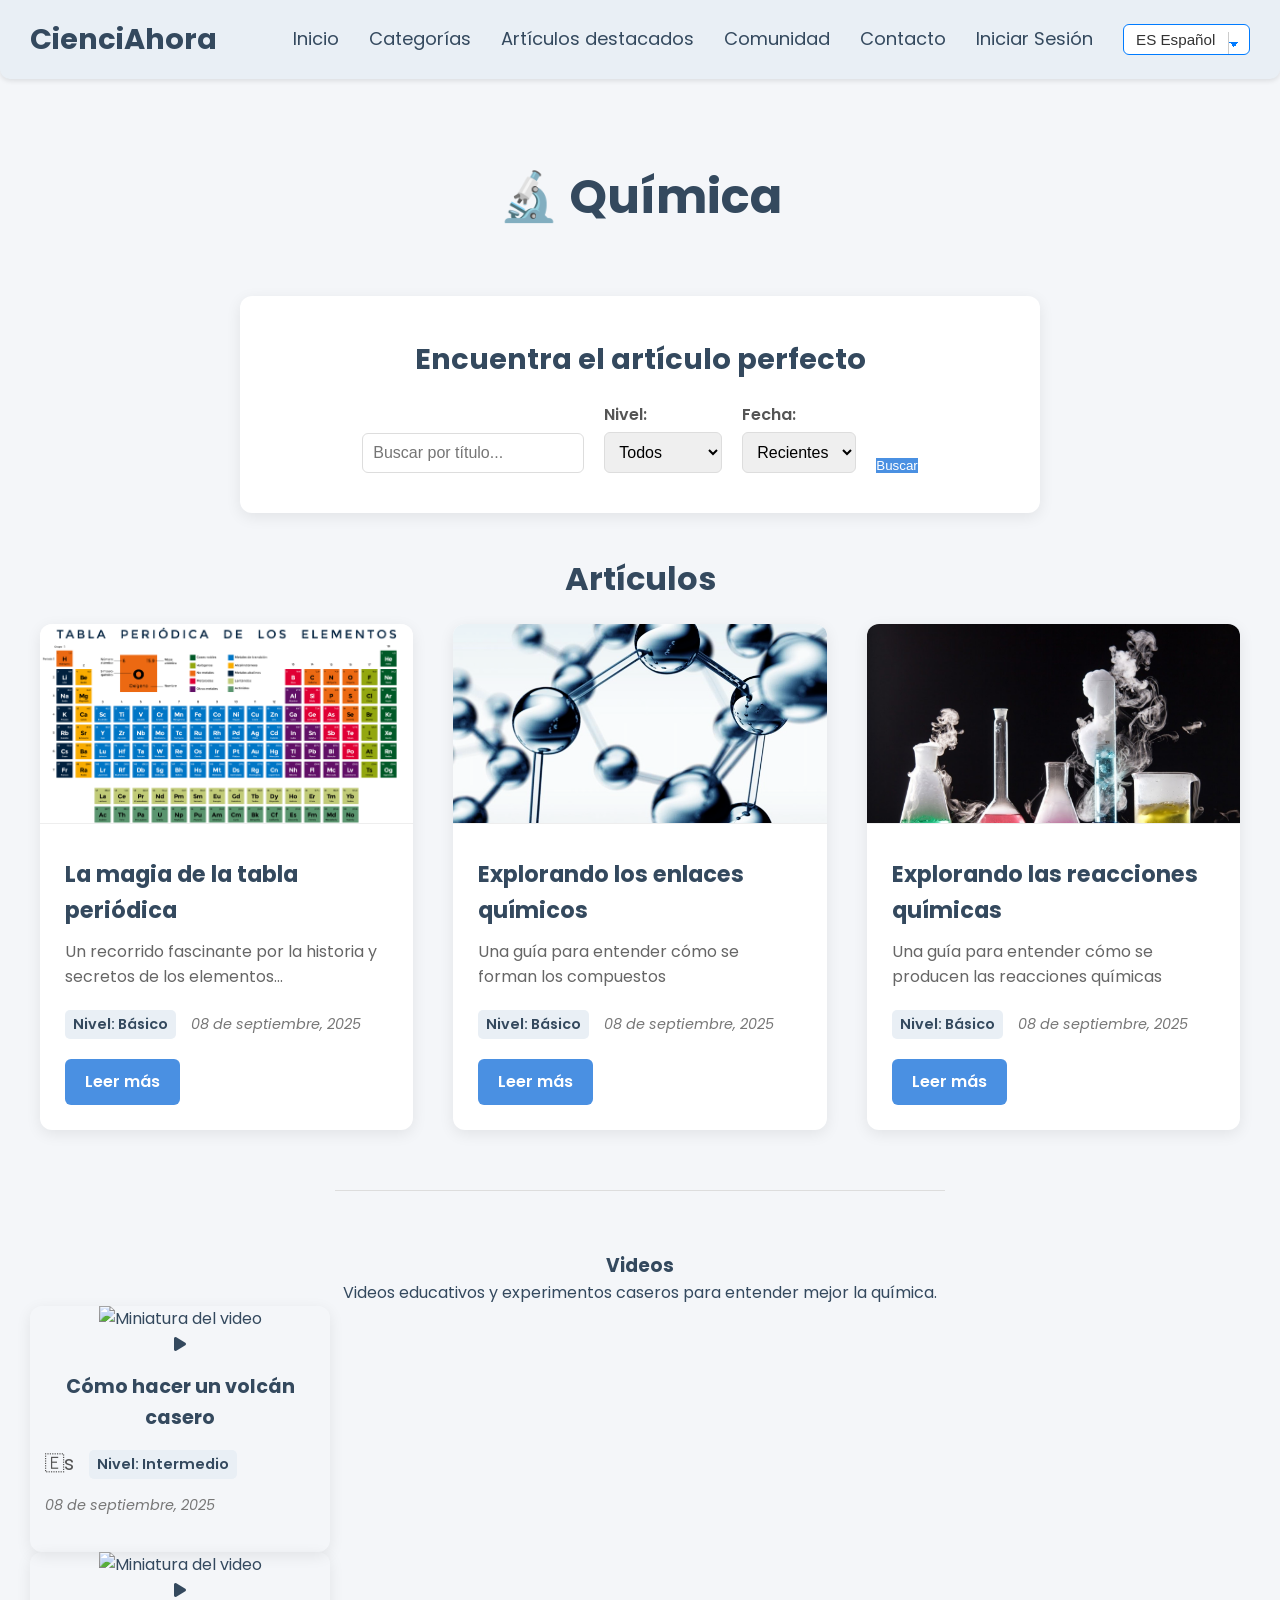
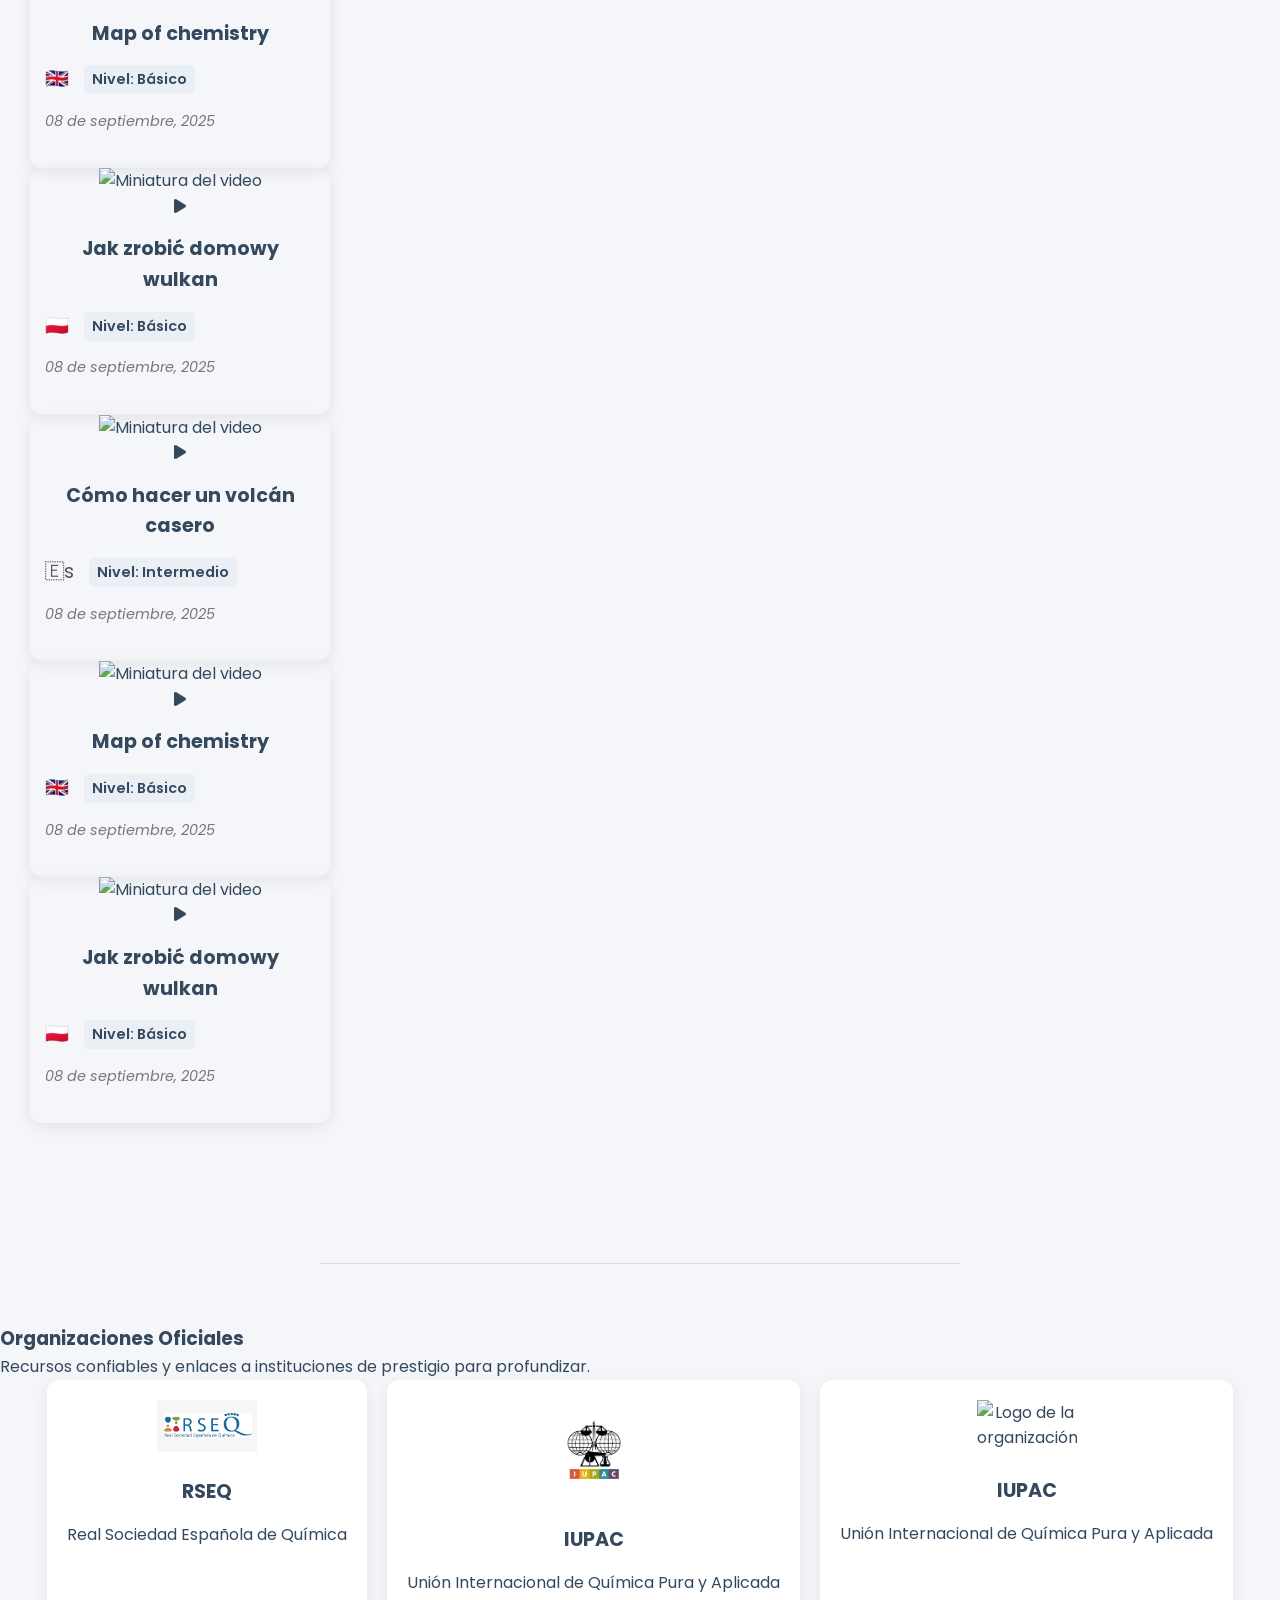
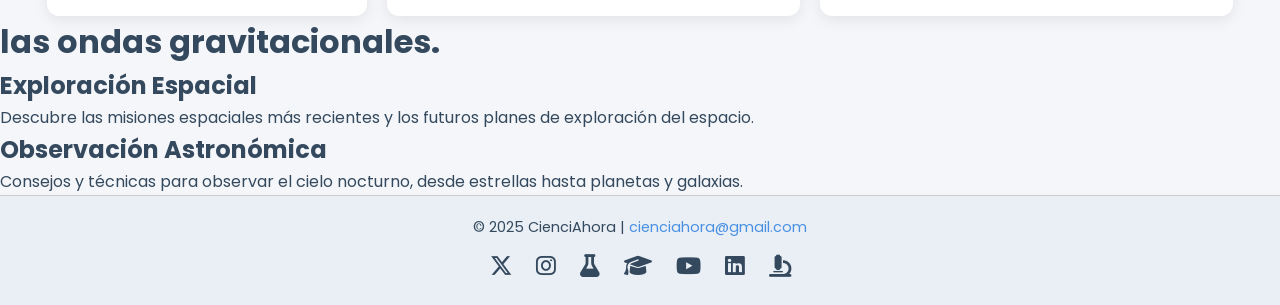
==== commit 9dd4edf5: "Add language selector to navigation and remove Elfsight Website Translator integration" ====
--- a/astronomia.html
+++ b/astronomia.html
@@ -12,12 +12,22 @@
     <header>
             <div class="logo">CienciAhora</div>
             <nav class="underline-nav">
-                    <a href="index.html">Inicio</a>
-                    <a href="destacados">Categorías</a>
-                    <a href="#">Artículos destacados</a>
-                    <a href="#">Comunidad</a>
-                    <a href="#">Contacto</a>
-                    <a href="formulario.html">Iniciar Sesión </a>
+                    <a href="index.html" id="nav-inicio">Inicio</a>
+                    <a href="destacados" id="nav-categorias">Categorías</a>
+                    <a href="#" id="nav-articulos">Artículos destacados</a>
+                    <a href="#" id="nav-comunidad">Comunidad</a>
+                    <a href="#" id="nav-contacto">Contacto</a>
+                    <a href="formulario.html" id="nav-iniciar">Iniciar Sesión </a>
+                    <ul>
+                        <li>
+                            <select name="idioma" id="selector-idioma" aria-label="Selector de idioma">
+                                <option value="es" selected>ES Español</option>
+                                <option value="en">EN English</option>
+                                <option value="fr">FR Français</option>
+                                <option value="de">DE Deutsch</option>
+                            </select>
+                        </li>
+                    </ul>
             </nav>
         </header>
         <main>
@@ -252,9 +262,6 @@
             </div>
     </footer>
     </div>
-    <!-- Elfsight Website Translator -->
-    <script src="https://elfsightcdn.com/platform.js\" async></script>
-    <div class="elfsight-app-b206deca-e1e9-44f9-90a4-9359039894a0\" data-elfsight-app-lazy></div>
 </body>
 
 </html>
--- a/index.css
+++ b/index.css
@@ -875,6 +875,7 @@
     border-color: #fff;
 }
 
+
 .formulario-container form{
     background-color: #fff;
     display: flex; 
